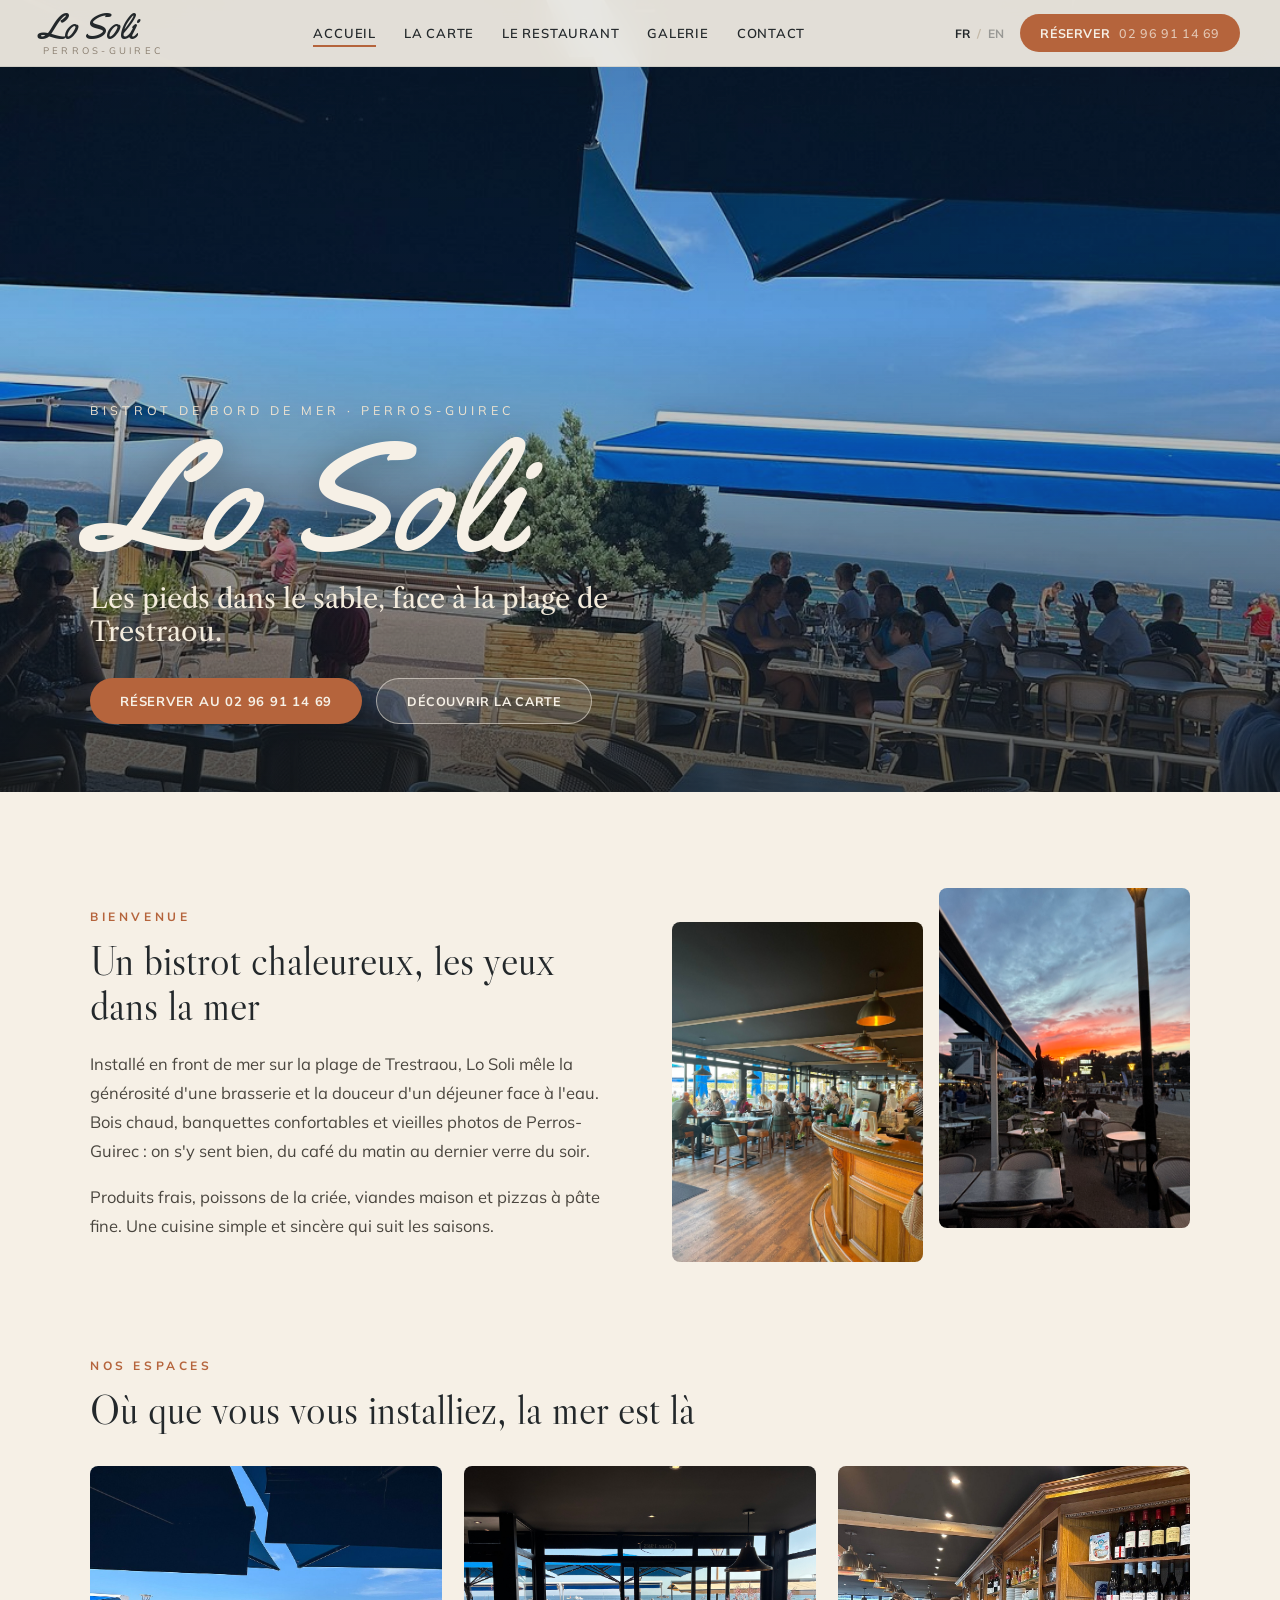
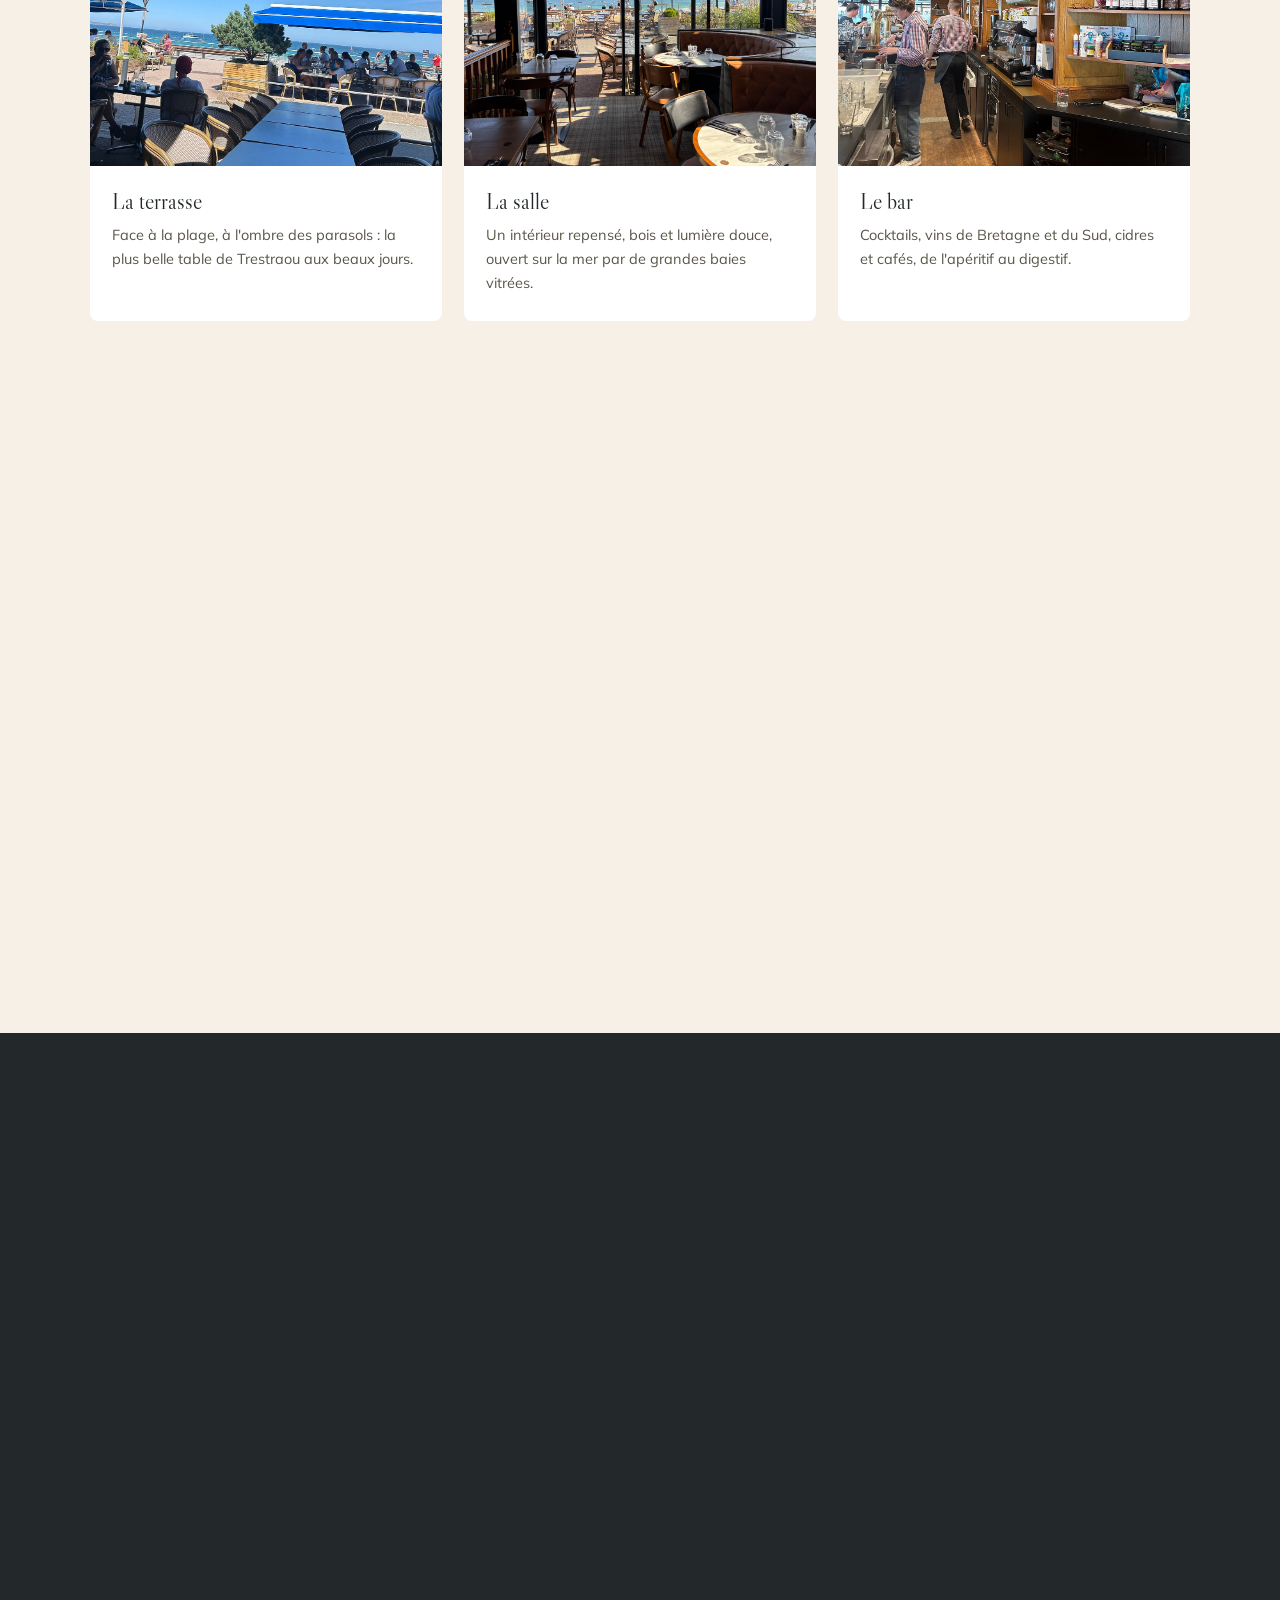
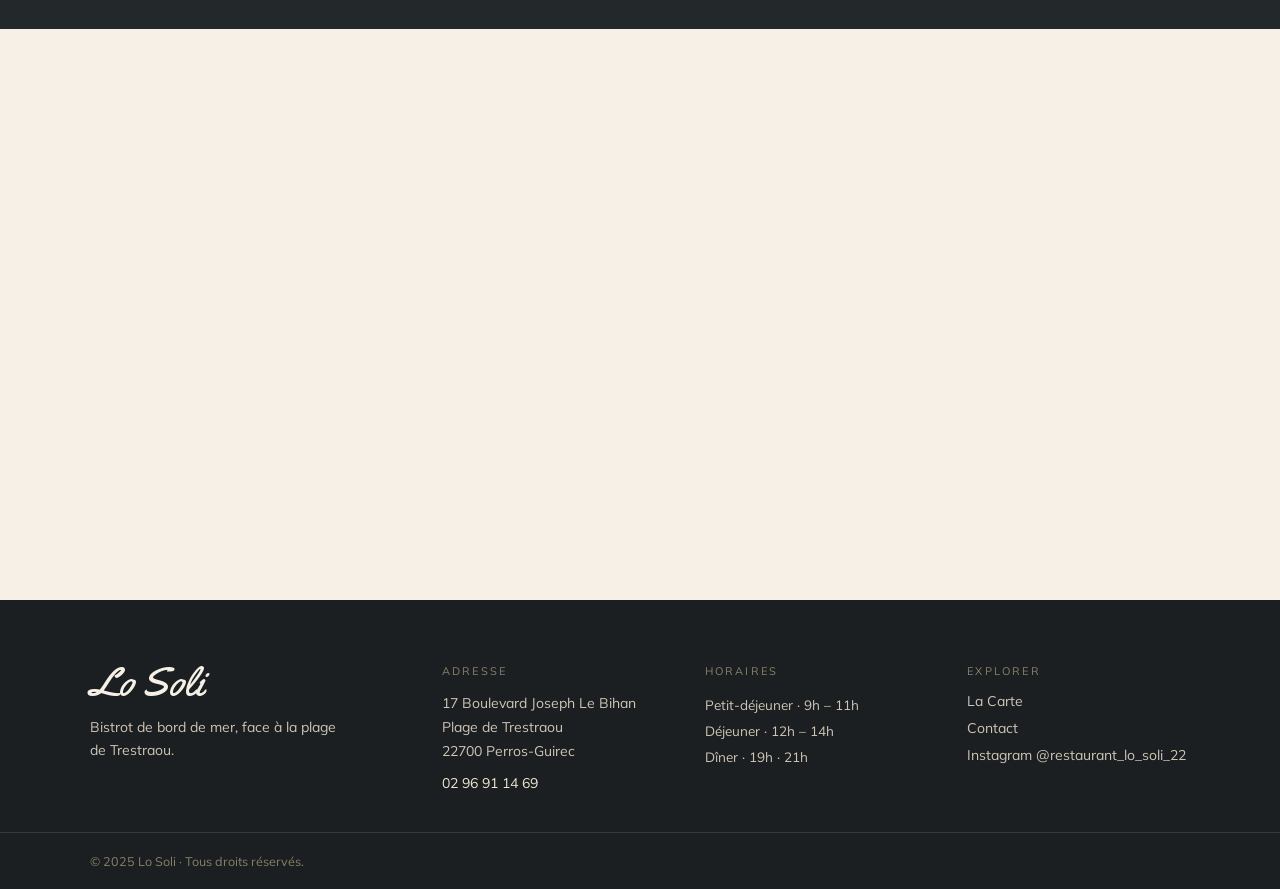
==== index.html @ 7eb18bd7 "Shift map pin slightly west (-3.4548) Co-Authored-By: Claude Sonnet 4.6 <noreply@anthropic.com>" ====
<!DOCTYPE html>
<html lang="fr">
<head>
  <meta charset="utf-8">
  <meta name="viewport" content="width=device-width, initial-scale=1">
  <title>Lo Soli · Bistrot de bord de mer · Perros-Guirec</title>
  <meta name="description" content="Lo Soli, bistrot de bord de mer face à la plage de Trestraou à Perros-Guirec. Poissons, grillades, pizzas et terrasse vue mer.">
  <meta property="og:type" content="restaurant">
  <meta property="og:site_name" content="Lo Soli">
  <meta property="og:title" content="Lo Soli · Bistrot de bord de mer · Perros-Guirec">
  <meta property="og:description" content="Lo Soli, bistrot de bord de mer face à la plage de Trestraou à Perros-Guirec. Poissons, grillades, pizzas et terrasse vue mer.">
  <meta property="og:image" content="https://lo-soli.fr/assets/terrasse.jpg">
  <meta property="og:url" content="https://lo-soli.fr/">
  <meta property="og:locale" content="fr_FR">
  <link rel="preconnect" href="https://fonts.googleapis.com">
  <link rel="preconnect" href="https://fonts.gstatic.com" crossorigin>
  <link href="https://fonts.googleapis.com/css2?family=Libre+Caslon+Display&family=Libre+Caslon+Text:ital,wght@0,400;0,700;1,400&family=Mulish:wght@300;400;500;600;700&family=Yellowtail&display=swap" rel="stylesheet">
  <link rel="icon" type="image/png" href="favicon.png">
  <link rel="apple-touch-icon" href="favicon.png">
  <link rel="stylesheet" href="styles.css">
  <script type="application/ld+json">
  {
    "@context": "https://schema.org",
    "@type": "Restaurant",
    "name": "Lo Soli",
    "description": "Bistrot de bord de mer face à la plage de Trestraou à Perros-Guirec.",
    "url": "https://lo-soli.fr",
    "telephone": "+33296911469",
    "image": "https://lo-soli.fr/assets/terrasse.jpg",
    "priceRange": "€€",
    "servesCuisine": ["Française", "Fruits de mer", "Poissons", "Pizzas"],
    "address": {
      "@type": "PostalAddress",
      "streetAddress": "17 Boulevard Joseph Le Bihan",
      "addressLocality": "Perros-Guirec",
      "postalCode": "22700",
      "addressCountry": "FR"
    },
    "geo": {
      "@type": "GeoCoordinates",
      "latitude": 48.8153,
      "longitude": -3.4548
    },
    "openingHoursSpecification": [
      { "@type": "OpeningHoursSpecification", "dayOfWeek": ["Monday","Tuesday","Wednesday","Thursday","Friday","Saturday","Sunday"], "opens": "09:00", "closes": "11:00" },
      { "@type": "OpeningHoursSpecification", "dayOfWeek": ["Monday","Tuesday","Wednesday","Thursday","Friday","Saturday","Sunday"], "opens": "12:00", "closes": "14:00" },
      { "@type": "OpeningHoursSpecification", "dayOfWeek": ["Monday","Tuesday","Wednesday","Thursday","Friday","Saturday","Sunday"], "opens": "19:00", "closes": "21:00" }
    ],
    "sameAs": ["https://www.instagram.com/restaurant_lo_soli_22/"]
  }
  </script>
</head>
<body data-page="accueil">

  <header class="site-header">
    <a href="index.html" class="site-logo" data-nav>
      <span class="logo-name">Lo Soli</span>
      <span class="logo-sub">Perros-Guirec</span>
    </a>
    <nav class="site-nav" id="site-nav">
      <a href="index.html"       class="nav-link" data-nav data-page="accueil" data-i18n="nav_accueil">Accueil</a>
      <a href="carte.html"       class="nav-link" data-nav data-page="carte"   data-i18n="nav_carte">La Carte</a>
      <a href="restaurant.html"  class="nav-link" data-nav data-page="resto"   data-i18n="nav_resto">Le Restaurant</a>
      <a href="galerie.html"     class="nav-link" data-nav data-page="galerie" data-i18n="nav_galerie">Galerie</a>
      <a href="contact.html"     class="nav-link" data-nav data-page="contact" data-i18n="nav_contact">Contact</a>
    </nav>
    <div class="header-actions">
      <div class="lang-toggle">
        <button class="lang-btn active" id="btn-fr">FR</button>
        <span class="lang-sep">/</span>
        <button class="lang-btn" id="btn-en">EN</button>
      </div>
      <a href="tel:+33296911469" class="btn-reserve">
        <span data-i18n="reserve">Réserver</span>
        <span class="phone">02 96 91 14 69</span>
      </a>
      <button class="hamburger" id="hamburger" aria-label="Menu" aria-expanded="false">
        <span></span><span></span><span></span>
      </button>
    </div>
  </header>

<div class="page-wrap">
  <main>

    <!-- HERO -->
    <section class="hero">
      <img class="hero-img" src="assets/terrasse.jpg" alt="Terrasse Lo Soli face à la mer" fetchpriority="high">
      <div class="hero-overlay"></div>
      <div class="hero-content">
        <p class="hero-kicker" data-i18n="hero_kicker">Bistrot de bord de mer · Perros-Guirec</p>
        <div class="hero-title">Lo Soli</div>
        <p class="hero-subtitle" data-i18n="hero_tag">Les pieds dans le sable, face à la plage de Trestraou.</p>
        <div class="hero-actions">
          <a href="tel:+33296911469" class="btn-primary" data-i18n="band_cta">Réserver au 02 96 91 14 69</a>
          <a href="carte.html" class="btn-outline btn-outline-light" data-nav data-i18n="cta_menu">Découvrir la carte</a>
        </div>
      </div>
    </section>

    <!-- INTRO -->
    <section class="intro-grid" style="max-width:1180px;margin:0 auto;padding:96px 40px 40px">
      <div>
        <p class="kicker" data-reveal data-i18n="intro_k">Bienvenue</p>
        <h2 class="section-title" data-reveal data-delay="1" data-i18n="intro_t">Un bistrot chaleureux, les yeux dans la mer</h2>
        <p style="font-size:16.5px;line-height:1.75;color:#4a463f;margin:22px 0 18px" data-reveal data-delay="2" data-i18n="intro_p1">Installé en front de mer sur la plage de Trestraou, Lo Soli mêle la générosité d'une brasserie et la douceur d'un déjeuner face à l'eau.</p>
        <p style="font-size:16.5px;line-height:1.75;color:#4a463f;margin:0" data-reveal data-delay="3" data-i18n="intro_p2">Produits frais, poissons de la criée, viandes maison et pizzas à pâte fine. Une cuisine simple et sincère.</p>
      </div>
      <div class="intro-imgs" data-reveal data-delay="2">
        <img src="assets/interieur.jpg" alt="Intérieur Lo Soli" style="width:100%;height:340px;object-fit:cover;border-radius:8px;margin-top:34px" loading="lazy">
        <img src="assets/coucher-soleil-terrasse.jpg" alt="Coucher de soleil sur la terrasse de Lo Soli" style="width:100%;height:340px;object-fit:cover;border-radius:8px" loading="lazy">
      </div>
    </section>

    <!-- NOS ESPACES -->
    <section style="max-width:1180px;margin:0 auto;padding:56px 40px">
      <div style="margin-bottom:34px">
        <p class="kicker" data-reveal data-i18n="tables_k">Nos espaces</p>
        <h2 class="section-title" data-reveal data-delay="1" data-i18n="tables_t">Où que vous vous installiez, la mer est là</h2>
      </div>
      <div id="tables-grid" class="tables-outer">
        <!-- built by JS -->
      </div>
    </section>

    <!-- INCONTOURNABLES -->
    <section style="max-width:1180px;margin:0 auto;padding:56px 40px 72px">
      <div style="text-align:center;margin-bottom:40px">
        <p class="kicker" data-reveal data-i18n="sig_k">À la carte</p>
        <h2 class="section-title" data-reveal data-delay="1" data-i18n="sig_t">Les incontournables</h2>
        <p style="font-size:16px;color:#5a5548;margin:10px 0 0" data-reveal data-delay="2" data-i18n="sig_p">Quelques plats qui reviennent à chaque table.</p>
      </div>
      <div id="sig-dishes" class="sig-outer">
        <!-- built by JS -->
      </div>
      <div style="text-align:center;margin-top:38px" data-reveal>
        <a href="carte.html" class="btn-outline" data-nav data-i18n="sig_cta">Voir toute la carte</a>
      </div>
    </section>

    <!-- HORAIRES -->
    <section class="hours-band">
      <div class="hours-inner" style="max-width:1180px;margin:0 auto;padding:78px 40px">
        <div>
          <p class="kicker kicker-light" data-reveal data-i18n="hours_k">Horaires & services</p>
          <h2 class="section-title" style="color:#f6f0e6;font-family:'Libre Caslon Display',serif;font-weight:400;margin:0 0 26px" data-reveal data-delay="1" data-i18n="hours_t">Trois rendez-vous chaque jour</h2>
          <div data-reveal data-delay="2">
            <div class="hours-row">
              <span class="hours-label" data-i18n="h_break_t">Petit-déjeuner</span>
              <span class="hours-value" data-i18n="h_break_v">9h – 11h</span>
            </div>
            <div class="hours-row">
              <span class="hours-label" data-i18n="h_lunch_t">Déjeuner</span>
              <span class="hours-value" data-i18n="h_lunch_v">12h – 14h</span>
            </div>
            <div class="hours-row">
              <span class="hours-label" data-i18n="h_dinner_t">Dîner</span>
              <span class="hours-value" data-i18n="h_dinner_v">19h · 21h</span>
            </div>
          </div>
          <p style="font-size:14.5px;color:#cfc6b6;margin:22px 0 26px" data-reveal data-delay="3" data-i18n="hours_note">Réservation conseillée par téléphone, surtout en saison.</p>
          <a href="tel:+33296911469" class="btn-primary" data-reveal data-delay="4" data-i18n="band_cta">Réserver au 02 96 91 14 69</a>
        </div>
        <img src="assets/salle-vue-mer.jpg" alt="Salle vue mer" style="width:100%;height:440px;object-fit:cover;border-radius:8px" loading="lazy" data-reveal data-delay="2">
      </div>
    </section>

    <!-- INSTAGRAM -->
    <section style="max-width:1180px;margin:0 auto;padding:80px 40px">
      <div style="text-align:center;margin-bottom:34px">
        <p class="kicker" data-reveal data-i18n="insta_k">@restaurant_lo_soli_22</p>
        <h2 class="section-title" data-reveal data-delay="1" data-i18n="insta_t">Suivez la vie du Soli</h2>
        <p style="font-size:16px;color:#5a5548;margin:10px auto 0;max-width:520px" data-reveal data-delay="2" data-i18n="insta_p">Les plats du jour, les couchers de soleil sur Trestraou et l'ambiance en salle.</p>
      </div>
      <div id="insta-grid" class="insta-grid" data-reveal data-delay="1"><!-- built by JS --></div>
      <div style="text-align:center;margin-top:34px" data-reveal>
        <a href="https://www.instagram.com/restaurant_lo_soli_22/" target="_blank" rel="noopener" class="btn-outline" data-i18n="insta_cta">Nous suivre sur Instagram</a>
      </div>
    </section>

  </main>

  <!-- FOOTER -->
  <footer class="site-footer">
    <div class="footer-inner">
      <div>
        <div class="footer-logo">Lo Soli</div>
        <p class="footer-tagline" data-i18n="foot_tag">Bistrot de bord de mer, face à la plage de Trestraou.</p>
      </div>
      <div>
        <p class="footer-col-title" data-i18n="address_title">Adresse</p>
        <p class="footer-addr" data-i18n="addr">17 Boulevard Joseph Le Bihan
Plage de Trestraou
22700 Perros-Guirec</p>
        <a href="tel:+33296911469" class="footer-tel">02 96 91 14 69</a>
      </div>
      <div>
        <p class="footer-col-title" data-i18n="hours_title2">Horaires</p>
        <p class="footer-hours-text" id="footer-hours"></p>
      </div>
      <div>
        <p class="footer-col-title" data-i18n="foot_follow">Explorer</p>
        <div class="footer-links">
          <a href="carte.html"   class="footer-link" data-nav data-i18n="nav_carte">La Carte</a>
          <a href="contact.html" class="footer-link" data-nav data-i18n="nav_contact">Contact</a>
          <a href="https://www.instagram.com/restaurant_lo_soli_22/" target="_blank" rel="noopener" class="footer-link">Instagram @restaurant_lo_soli_22</a>
        </div>
      </div>
    </div>
    <div class="footer-bottom">
      <p class="footer-copy">© 2025 Lo Soli · <span data-i18n="rights">Tous droits réservés.</span></p>
    </div>
  </footer>

</div>
<script src="main.js"></script>
</body>
</html>
---- styles.css ----
/* ─── Reset & Base ─────────────────────────────────── */
*, *::before, *::after { box-sizing: border-box; }
html { scroll-behavior: smooth; overflow-x: hidden; }
body {
  margin: 0;
  background: #f6f0e6;
  color: #23282b;
  font-family: 'Mulish', system-ui, sans-serif;
  -webkit-font-smoothing: antialiased;
}
a { color: #b5643c; text-decoration: none; }
a:hover { color: #8f4a29; }
::selection { background: #b5643c; color: #f6f0e6; }

/* ─── Page Transition ──────────────────────────────── */
.page-wrap {
  animation: pageIn 0.45s cubic-bezier(0.22, 1, 0.36, 1) both;
}
@keyframes pageIn {
  from { opacity: 0; transform: translateY(10px); }
  to   { opacity: 1; transform: none; }
}
.page-wrap.is-exiting {
  pointer-events: none;
  animation: pageOut 0.26s ease forwards;
}
@keyframes pageOut {
  to { opacity: 0; transform: translateY(-8px); }
}

/* ─── Scroll Reveal ────────────────────────────────── */
[data-reveal] {
  opacity: 0;
  transform: translateY(18px);
  transition:
    opacity 0.55s cubic-bezier(0.22, 1, 0.36, 1),
    transform 0.55s cubic-bezier(0.22, 1, 0.36, 1);
}
[data-reveal].is-visible { opacity: 1; transform: none; }
[data-reveal][data-delay="1"] { transition-delay: 0.10s; }
[data-reveal][data-delay="2"] { transition-delay: 0.20s; }
[data-reveal][data-delay="3"] { transition-delay: 0.30s; }
[data-reveal][data-delay="4"] { transition-delay: 0.40s; }
[data-reveal][data-delay="5"] { transition-delay: 0.50s; }

/* ─── Header ───────────────────────────────────────── */
.site-header {
  position: fixed;
  top: 0;
  left: 0;
  right: 0;
  z-index: 60;
  display: flex;
  align-items: center;
  justify-content: space-between;
  gap: 20px;
  padding: 12px 40px;
  background: rgba(246,240,230,.92);
  backdrop-filter: blur(14px);
  -webkit-backdrop-filter: blur(14px);
  border-bottom: 1px solid rgba(35,40,43,.1);
}
.site-logo {
  display: flex;
  flex-direction: column;
  line-height: .9;
  text-decoration: none;
  color: inherit;
}
.logo-name {
  font-family: 'Yellowtail', cursive;
  font-size: 34px;
  color: #23282b;
  transition: opacity .2s;
}
.site-logo:hover .logo-name { opacity: .78; }
.logo-sub {
  font-size: 9.5px;
  letter-spacing: .34em;
  text-transform: uppercase;
  color: #8a7f70;
  margin-top: 3px;
  padding-left: 3px;
}
.site-nav {
  display: flex;
  align-items: center;
  gap: 28px;
}
.nav-link {
  font-family: 'Mulish', sans-serif;
  font-size: 13px;
  font-weight: 600;
  letter-spacing: .06em;
  text-transform: uppercase;
  color: #23282b;
  text-decoration: none;
  padding: 6px 0;
  position: relative;
  display: inline-block;
  transition: opacity .2s;
}
.nav-link::after {
  content: '';
  position: absolute;
  left: 0; bottom: 0;
  height: 2px;
  width: 100%;
  background: #b5643c;
  transform: scaleX(0);
  transform-origin: left;
  transition: transform .32s cubic-bezier(0.22,1,0.36,1);
}
.nav-link:hover::after,
.nav-link.active::after { transform: scaleX(1); }
.nav-link:hover { color: #23282b; }
.header-actions {
  display: flex;
  align-items: center;
  gap: 16px;
}
.lang-toggle {
  display: flex;
  align-items: center;
  gap: 7px;
  font-size: 12px;
  font-weight: 700;
  letter-spacing: .05em;
}
.lang-btn {
  background: none;
  border: none;
  cursor: pointer;
  color: #23282b;
  font: inherit;
  padding: 0;
  transition: opacity .2s;
  opacity: .38;
}
.lang-btn.active { opacity: 1; }
.lang-sep { color: #c3b8a6; }
.btn-reserve {
  display: inline-flex;
  align-items: center;
  gap: 9px;
  background: #b5643c;
  color: #f6f0e6;
  padding: 11px 20px;
  border-radius: 999px;
  font-size: 12.5px;
  font-weight: 700;
  letter-spacing: .05em;
  text-transform: uppercase;
  text-decoration: none;
  transition: background .2s, transform .2s;
}
.btn-reserve:hover { background: #9a5232; color: #f6f0e6; transform: translateY(-1px); }
.btn-reserve .phone { opacity: .72; font-weight: 500; }

/* ─── Buttons ──────────────────────────────────────── */
.btn-primary {
  display: inline-flex;
  align-items: center;
  gap: 10px;
  background: #b5643c;
  color: #f6f0e6;
  padding: 15px 30px;
  border-radius: 999px;
  font-size: 13px;
  font-weight: 700;
  letter-spacing: .06em;
  text-transform: uppercase;
  text-decoration: none;
  border: none;
  cursor: pointer;
  font-family: 'Mulish', sans-serif;
  transition: background .2s, transform .22s cubic-bezier(0.22,1,0.36,1);
}
.btn-primary:hover { background: #9a5232; color: #f6f0e6; transform: translateY(-2px); }
.btn-outline {
  display: inline-flex;
  align-items: center;
  gap: 10px;
  background: none;
  color: #23282b;
  padding: 14px 30px;
  border-radius: 999px;
  font-size: 12.5px;
  font-weight: 700;
  letter-spacing: .06em;
  text-transform: uppercase;
  text-decoration: none;
  border: 1px solid #23282b;
  cursor: pointer;
  font-family: 'Mulish', sans-serif;
  transition: background .2s, color .2s, transform .22s cubic-bezier(0.22,1,0.36,1);
}
.btn-outline:hover { background: #23282b; color: #f6f0e6; transform: translateY(-2px); }
.btn-outline-light {
  border-color: rgba(246,240,230,.55);
  color: #f6f0e6;
  background: rgba(246,240,230,.14);
}
.btn-outline-light:hover { background: rgba(246,240,230,.26); color: #f6f0e6; }

/* ─── Hero (accueil) ───────────────────────────────── */
.hero {
  position: relative;
  height: 88vh;
  min-height: 560px;
  display: flex;
  align-items: flex-end;
  overflow: hidden;
}
.hero-img {
  position: absolute;
  inset: 0;
  width: 100%;
  height: 115%;
  object-fit: cover;
  will-change: transform;
}
.hero-overlay {
  position: absolute;
  inset: 0;
  background: linear-gradient(180deg,rgba(20,24,26,.34) 0%,rgba(20,24,26,.14) 40%,rgba(20,24,26,.74) 100%);
}
.hero-content {
  position: relative;
  max-width: 1180px;
  width: 100%;
  margin: 0 auto;
  padding: 0 40px 68px;
  color: #f6f0e6;
}
.hero-kicker {
  font-size: 12.5px;
  letter-spacing: .32em;
  text-transform: uppercase;
  color: #f0e4d0;
  margin: 0 0 14px;
  animation: heroFade .7s cubic-bezier(0.22, 1, 0.36, 1) both;
}
.hero-title {
  font-family: 'Yellowtail', cursive;
  font-size: clamp(72px,12vw,168px);
  line-height: .86;
  text-shadow: 0 6px 40px rgba(0,0,0,.4);
  animation: heroUp .7s cubic-bezier(0.22, 1, 0.36, 1) both;
}
.hero-subtitle {
  font-family: 'Libre Caslon Text', serif;
  font-size: clamp(19px,2.3vw,27px);
  max-width: 560px;
  margin: 18px 0 30px;
  color: #f4ecdd;
  animation: heroUp .7s cubic-bezier(0.22, 1, 0.36, 1) .10s both;
}
.hero-actions {
  display: flex;
  flex-wrap: wrap;
  gap: 14px;
  animation: heroUp .7s cubic-bezier(0.22, 1, 0.36, 1) .18s both;
}
@keyframes heroUp {
  from { opacity: 0; transform: translateY(18px); }
  to   { opacity: 1; transform: translateY(0); }
}
@keyframes heroFade {
  from { opacity: 0; }
  to   { opacity: 1; }
}

/* ─── Page hero (sous-pages) ───────────────────────── */
.page-hero {
  position: relative;
  height: 340px;
  display: flex;
  align-items: center;
  justify-content: center;
  overflow: hidden;
}
.page-hero.align-left { justify-content: flex-start; height: 420px; }
.page-hero-img {
  position: absolute;
  inset: 0;
  width: 100%;
  height: 100%;
  object-fit: cover;
}
.page-hero-overlay {
  position: absolute;
  inset: 0;
  background: rgba(20,24,26,.54);
}
.page-hero-overlay.grad-left {
  background: linear-gradient(90deg,rgba(20,24,26,.74) 0%,rgba(20,24,26,.22) 100%);
}
.page-hero-content {
  position: relative;
  text-align: center;
  color: #f6f0e6;
  padding: 0 24px;
}
.page-hero-content.left {
  text-align: left;
  max-width: 1180px;
  width: 100%;
  margin: 0 auto;
  padding: 0 40px;
}
.page-hero-kicker {
  font-size: 12px;
  letter-spacing: .32em;
  text-transform: uppercase;
  margin: 0 0 12px;
  color: #f0e4d0;
  animation: heroFade .7s cubic-bezier(0.22, 1, 0.36, 1) both;
}
.page-hero-title {
  font-family: 'Libre Caslon Display', serif;
  font-weight: 400;
  font-size: clamp(36px,6vw,66px);
  margin: 0;
  max-width: 640px;
  line-height: 1.05;
  animation: heroUp .7s cubic-bezier(0.22, 1, 0.36, 1) .10s both;
}

/* ─── Section helpers ──────────────────────────────── */
.container { max-width: 1180px; margin: 0 auto; padding: 0 40px; }
.section { padding: 80px 0; }
.kicker {
  font-size: 12px;
  letter-spacing: .3em;
  text-transform: uppercase;
  color: #b5643c;
  margin: 0 0 14px;
  font-weight: 700;
}
.kicker-light { color: #e2b48c; }
.section-title {
  font-family: 'Libre Caslon Display', serif;
  font-weight: 400;
  font-size: clamp(28px,3.2vw,42px);
  margin: 0;
  line-height: 1.1;
}
.page-wrap { min-height: 100vh; display: flex; flex-direction: column; }
main { flex: 1; padding-top: 64px; }
/* pages with a hero: let the hero image bleed under the translucent header */
body[data-page="accueil"] main,
body[data-page="carte"] main,
body[data-page="resto"] main { padding-top: 0; }

/* ─── Cards (espaces) ──────────────────────────────── */
.card {
  border-radius: 8px;
  overflow: hidden;
  background: #fff;
  transition: transform .35s cubic-bezier(0.22,1,0.36,1), box-shadow .35s;
}
.card:hover { transform: translateY(-6px); box-shadow: 0 20px 52px rgba(35,40,43,.13); }
.card-img-wrap { overflow: hidden; }
.card-img {
  width: 100%;
  height: 300px;
  object-fit: cover;
  display: block;
  transition: transform .55s cubic-bezier(0.22,1,0.36,1);
}
.card:hover .card-img { transform: scale(1.05); }
.card-body { padding: 22px 22px 26px; }
.card-title { font-family: 'Libre Caslon Display', serif; font-weight: 400; font-size: 22px; margin: 0 0 8px; }
.card-text { font-size: 14.5px; line-height: 1.65; color: #5a5548; margin: 0; }

/* ─── Dish cards ───────────────────────────────────── */
.dish-card {
  position: relative;
  border-radius: 8px;
  overflow: hidden;
  height: 300px;
}
.dish-img {
  width: 100%;
  height: 100%;
  object-fit: cover;
  display: block;
  transition: transform .55s cubic-bezier(0.22,1,0.36,1);
}
.dish-card:hover .dish-img { transform: scale(1.07); }
.dish-overlay {
  position: absolute;
  inset: 0;
  background: linear-gradient(180deg,transparent 42%,rgba(20,24,26,.8) 100%);
}
.dish-name {
  position: absolute;
  left: 0; right: 0; bottom: 0;
  padding: 18px;
  color: #f6f0e6;
  font-family: 'Libre Caslon Text', serif;
  font-size: 17px;
  margin: 0;
}

/* ─── Hours band ───────────────────────────────────── */
.hours-band { background: #23282b; color: #f6f0e6; }
.hours-row {
  display: flex;
  justify-content: space-between;
  gap: 20px;
  padding: 16px 0;
  border-top: 1px solid rgba(246,240,230,.16);
}
.hours-row:last-child { border-bottom: 1px solid rgba(246,240,230,.16); }
.hours-label { font-family: 'Libre Caslon Text', serif; font-size: 19px; }
.hours-value { color: #cfc6b6; font-size: 15px; align-self: center; }

/* ─── Menu (carte) ─────────────────────────────────── */
.menu-section { margin-bottom: 52px; }
.menu-section-head {
  display: flex;
  align-items: baseline;
  gap: 16px;
  margin-bottom: 22px;
}
.menu-section-title { font-family: 'Libre Caslon Display', serif; font-weight: 400; font-size: 28px; margin: 0; white-space: nowrap; }
.menu-divider { flex: 1; height: 1px; background: rgba(35,40,43,.16); }
.menu-section-note { font-size: 12px; letter-spacing: .14em; text-transform: uppercase; color: #a99b85; }
.menu-item {
  display: flex;
  align-items: baseline;
  gap: 14px;
  padding: 13px 0;
  border-bottom: 1px dashed rgba(35,40,43,.14);
  transition: background .15s;
  border-radius: 4px;
}
.menu-item:hover { background: rgba(181,100,60,.05); padding-left: 6px; }
.menu-item-info { flex: 1; }
.menu-item-name { margin: 0; font-size: 17px; font-weight: 600; }
.menu-item-star { color: #b5643c; margin-left: 8px; }
.menu-item-desc { margin: 4px 0 0; font-size: 14px; color: #6a6455; line-height: 1.5; }
.menu-item-price { font-family: 'Libre Caslon Text', serif; font-size: 18px; white-space: nowrap; }

/* ─── Values ───────────────────────────────────────── */
.values-grid { display: grid; grid-template-columns: repeat(3,1fr); gap: 34px; }
.value-item { text-align: center; }
.value-num { font-family: 'Yellowtail', cursive; font-size: 38px; color: #b5643c; margin-bottom: 10px; }
.value-title { font-family: 'Libre Caslon Display', serif; font-weight: 400; font-size: 23px; margin: 0 0 10px; }
.value-text { font-size: 15px; line-height: 1.65; color: #5a5548; margin: 0; }

/* ─── Gallery ──────────────────────────────────────── */
.gallery-grid { columns: 3; column-gap: 16px; }
.gallery-img-wrap {
  break-inside: avoid;
  margin: 0 0 16px;
  border-radius: 8px;
  overflow: hidden;
  display: block;
}
.gallery-img {
  width: 100%;
  display: block;
  transition: transform .5s cubic-bezier(0.22,1,0.36,1);
}
.gallery-img-wrap:hover .gallery-img { transform: scale(1.04); }

/* ─── Instagram strip ──────────────────────────────── */
.insta-grid { display: grid; grid-template-columns: repeat(6,1fr); gap: 12px; }
.insta-cell { display: block; aspect-ratio: 1; overflow: hidden; border-radius: 6px; }
.insta-cell img {
  width: 100%;
  height: 100%;
  object-fit: cover;
  transition: transform .45s cubic-bezier(0.22,1,0.36,1);
}
.insta-cell:hover img { transform: scale(1.09); }

/* ─── Contact ──────────────────────────────────────── */
.contact-grid { display: grid; grid-template-columns: 1fr 1fr; gap: 44px; align-items: stretch; }
.contact-reserve {
  background: #23282b;
  color: #f6f0e6;
  border-radius: 10px;
  padding: 44px;
  display: flex;
  flex-direction: column;
  justify-content: center;
}
.contact-info {
  border: 1px solid rgba(35,40,43,.14);
  border-radius: 10px;
  padding: 44px;
  background: #fff;
}
.info-row {
  display: flex;
  justify-content: space-between;
  padding: 9px 0;
  border-top: 1px solid rgba(35,40,43,.1);
  font-size: 14.5px;
}
.info-row span:last-child { color: #6a6455; }
.services-wrap { display: flex; flex-wrap: wrap; gap: 10px; }
.service-tag {
  background: #efe6d6;
  border: 1px solid rgba(35,40,43,.1);
  padding: 8px 15px;
  border-radius: 999px;
  font-size: 13.5px;
  color: #4a463f;
}
.map-frame { width: 100%; height: 360px; border: 0; border-radius: 10px; filter: saturate(.92); display: block; }

/* ─── Footer ───────────────────────────────────────── */
.site-footer { background: #1b1f21; color: #cfc6b6; }
.footer-inner {
  max-width: 1180px;
  margin: 0 auto;
  padding: 64px 40px 40px;
  display: grid;
  grid-template-columns: 1.4fr 1fr 1fr 1fr;
  gap: 40px;
}
.footer-logo { font-family: 'Yellowtail', cursive; font-size: 40px; color: #f6f0e6; line-height: .9; }
.footer-tagline { font-size: 14px; line-height: 1.6; margin: 16px 0 0; max-width: 250px; }
.footer-col-title { font-size: 11px; letter-spacing: .2em; text-transform: uppercase; color: #8a8069; margin: 0 0 14px; }
.footer-addr { font-size: 14px; line-height: 1.7; margin: 0; white-space: pre-line; }
.footer-tel { display: inline-block; margin-top: 10px; color: #f0e4d0; font-size: 14px; text-decoration: none; }
.footer-hours-text { font-size: 13.5px; line-height: 1.9; margin: 0; white-space: pre-line; }
.footer-links { display: flex; flex-direction: column; gap: 9px; align-items: flex-start; }
.footer-link {
  color: #cfc6b6;
  font-size: 14px;
  text-decoration: none;
  transition: color .2s;
  background: none;
  border: none;
  cursor: pointer;
  font-family: inherit;
  padding: 0;
}
.footer-link:hover { color: #f6f0e6; }
.footer-bottom { border-top: 1px solid rgba(246,240,230,.12); }
.footer-copy { max-width: 1180px; margin: 0 auto; padding: 20px 40px; font-size: 12.5px; color: #8a8069; }

/* ─── Grid layout classes (hors inline styles) ─────── */
.intro-grid   { display: grid; grid-template-columns: 1fr 1fr; gap: 64px; align-items: center; }
.intro-imgs   { display: grid; grid-template-columns: 1fr 1fr; gap: 16px; }
.tables-outer { display: grid; grid-template-columns: repeat(3,1fr); gap: 22px; }
.sig-outer    { display: grid; grid-template-columns: repeat(4,1fr); gap: 18px; }
.hours-inner  { display: grid; grid-template-columns: 1fr 1fr; gap: 60px; align-items: center; }
.story-grid   { display: grid; grid-template-columns: 1fr 1fr; gap: 56px; align-items: center; }
.photo-band   { display: grid; grid-template-columns: 1fr 1fr 1fr; height: 360px; overflow: hidden; }
.photo-band > div { overflow: hidden; }
.photo-band > div > img { width: 100%; height: 100%; object-fit: cover; display: block; transition: transform .6s ease; }
.photo-band > div:hover > img { transform: scale(1.05); }
.nearby-grid  { display: grid; grid-template-columns: 1fr 1fr; gap: 44px; }

/* ─── Hamburger ─────────────────────────────────────── */
.hamburger {
  display: none;
  flex-direction: column;
  justify-content: center;
  align-items: center;
  gap: 5px;
  width: 38px;
  height: 38px;
  background: none;
  border: none;
  cursor: pointer;
  padding: 6px;
  flex-shrink: 0;
}
.hamburger span {
  display: block;
  width: 22px;
  height: 2px;
  background: #23282b;
  border-radius: 2px;
  transform-origin: center;
  transition: transform .28s ease, opacity .28s ease;
}
.hamburger.is-open span:nth-child(1) { transform: translateY(7px) rotate(45deg); }
.hamburger.is-open span:nth-child(2) { opacity: 0; transform: scaleX(0); }
.hamburger.is-open span:nth-child(3) { transform: translateY(-7px) rotate(-45deg); }

/* ─── Tablette (≤ 1024px) ───────────────────────────── */
@media (max-width: 1024px) {
  .site-nav { gap: 18px; }
  .intro-grid { gap: 40px; }
  .hours-inner { gap: 40px; }
  .story-grid { gap: 36px; }
  .footer-inner { grid-template-columns: 1fr 1fr; gap: 32px; }
  .sig-outer { grid-template-columns: repeat(2,1fr); gap: 14px; }
  .tables-outer { grid-template-columns: repeat(2,1fr); }
}

/* ─── Mobile (≤ 900px) ──────────────────────────────── */
@media (max-width: 900px) {

  /* Header */
  .site-header { padding: 10px 16px; gap: 10px; }
  main { padding-top: 60px; }
  .hamburger { display: flex; }
  .site-nav {
    display: flex;
    flex-direction: column;
    align-items: flex-start;
    position: absolute;
    top: 100%;
    left: 0;
    right: 0;
    padding: 8px 20px 18px;
    gap: 0;
    background: rgba(246,240,230,.97);
    backdrop-filter: blur(16px);
    -webkit-backdrop-filter: blur(16px);
    border-bottom: 1px solid rgba(35,40,43,.1);
    box-shadow: 0 8px 32px rgba(35,40,43,.08);
    z-index: 58;
    opacity: 0;
    transform: translateY(-10px);
    pointer-events: none;
    transition: opacity .28s ease, transform .36s cubic-bezier(0.22,1,0.36,1);
  }
  .site-nav.is-open {
    opacity: 1;
    transform: translateY(0);
    pointer-events: auto;
  }
  .nav-link {
    font-size: 14px;
    padding: 12px 0;
    width: 100%;
    border-bottom: 1px solid rgba(35,40,43,.07);
    opacity: 0;
    transform: translateX(-12px);
    transition: opacity .22s ease, transform .3s cubic-bezier(0.22,1,0.36,1);
  }
  .site-nav.is-open .nav-link:nth-child(1) { opacity: 1; transform: none; transition-delay: .06s; }
  .site-nav.is-open .nav-link:nth-child(2) { opacity: 1; transform: none; transition-delay: .11s; }
  .site-nav.is-open .nav-link:nth-child(3) { opacity: 1; transform: none; transition-delay: .16s; }
  .site-nav.is-open .nav-link:nth-child(4) { opacity: 1; transform: none; transition-delay: .21s; }
  .site-nav.is-open .nav-link:nth-child(5) { opacity: 1; transform: none; transition-delay: .26s; }
  .nav-link:last-child { border-bottom: none; }
  .nav-link::after { display: none; }
  .btn-reserve .phone { display: none; }

  /* Hero */
  .hero { min-height: 480px; height: 78vh; }
  .hero-content { padding: 0 20px 36px; }
  .hero-actions { flex-direction: column; align-items: flex-start; gap: 10px; }
  .hero-actions > * { width: 100%; justify-content: center; }

  /* Page heroes */
  .page-hero { height: 280px; }
  .page-hero.align-left { height: 300px; }
  .page-hero-title { font-size: clamp(28px,7vw,46px) !important; }
  .page-hero-content { width: 100%; text-align: center; padding: 0 20px; }
  .page-hero-content.left { text-align: center; padding: 0 20px; }

  /* Grids → 1 colonne */
  .intro-grid  { grid-template-columns: 1fr; gap: 24px; padding-top: 52px !important; padding-bottom: 24px !important; padding-left: 20px !important; padding-right: 20px !important; }
  .intro-imgs  { margin-top: 0 !important; }
  .intro-imgs img { height: 200px !important; }
  .tables-outer { grid-template-columns: 1fr; }
  .sig-outer   { grid-template-columns: repeat(2,1fr); gap: 10px; }
  .hours-inner { grid-template-columns: 1fr; gap: 24px; padding: 44px 20px !important; }
  .hours-inner > img { order: -1; height: 240px !important; }
  .story-grid  { grid-template-columns: 1fr; gap: 20px; padding-left: 20px !important; padding-right: 20px !important; }
  .story-grid img { height: 240px !important; }
  .photo-band  { grid-template-columns: 1fr; height: auto; }
  .photo-band > div { height: 220px; }
  .photo-band > div:nth-child(n+2) { display: none; }
  .nearby-grid { grid-template-columns: 1fr; gap: 28px; padding-left: 20px !important; padding-right: 20px !important; }

  /* Sections — padding horizontal */
  [style*="padding:56px 40px"],
  [style*="padding:80px 40px"],
  [style*="padding:76px 40px"],
  [style*="padding:72px 40px"],
  [style*="padding:20px 40px"],
  [style*="padding:30px 40px"],
  [style*="padding:64px 40px"],
  [style*="padding:70px 40px"] {
    padding-left: 20px !important;
    padding-right: 20px !important;
  }
  [style*="padding:96px 40px"] { padding-left: 20px !important; padding-right: 20px !important; }

  /* Cards */
  .card-img { height: 220px; }
  .dish-card { height: 220px; }

  /* Gallery */
  .gallery-grid { columns: 2; }

  /* Reveal — mobile : pas de stagger, mouvement réduit */
  [data-reveal] { transform: translateY(10px); }
  [data-reveal][data-delay="1"],
  [data-reveal][data-delay="2"],
  [data-reveal][data-delay="3"],
  [data-reveal][data-delay="4"],
  [data-reveal][data-delay="5"] { transition-delay: 0s; }

  /* Insta */
  .insta-grid { grid-template-columns: repeat(3,1fr); }

  /* Contact */
  .contact-grid { grid-template-columns: 1fr; }
  .contact-reserve, .contact-info { padding: 28px; }

  /* Values */
  .values-grid { grid-template-columns: 1fr 1fr; gap: 22px; }

  /* Menu */
  .menu-section-head { flex-wrap: wrap; gap: 8px; }
  .menu-section-note { width: 100%; }
  .menu-item { padding-right: 4px; }

  /* Footer */
  .footer-inner { grid-template-columns: 1fr 1fr; gap: 26px; padding: 40px 20px 28px; }
  .footer-copy  { padding: 16px 20px; }
}

/* ─── Petit mobile (≤ 580px) ────────────────────────── */
@media (max-width: 580px) {

  /* Header */
  .site-header { gap: 8px; }
  .btn-reserve { padding: 9px 14px; font-size: 11px; letter-spacing: .04em; }
  .lang-toggle { gap: 4px; font-size: 11px; }

  /* Hero */
  .hero-kicker { font-size: 10px; letter-spacing: .2em; }

  /* Grids */
  .sig-outer { grid-template-columns: 1fr 1fr; }
  .insta-grid { grid-template-columns: repeat(2,1fr); }
  .gallery-grid { columns: 1; }
  .values-grid { grid-template-columns: 1fr; gap: 18px; }

  /* Cards */
  .card-img { height: 190px; }
  .dish-card { height: 190px; }

  /* Menu */
  .menu-item-name { font-size: 15px; }
  .menu-item-price { font-size: 16px; }
  .menu-section-title { font-size: 22px; }

  /* Contact */
  .contact-reserve, .contact-info { padding: 22px; }

  /* Map */
  .map-frame { height: 240px; }

  /* Footer */
  .footer-inner { grid-template-columns: 1fr; gap: 20px; }
}
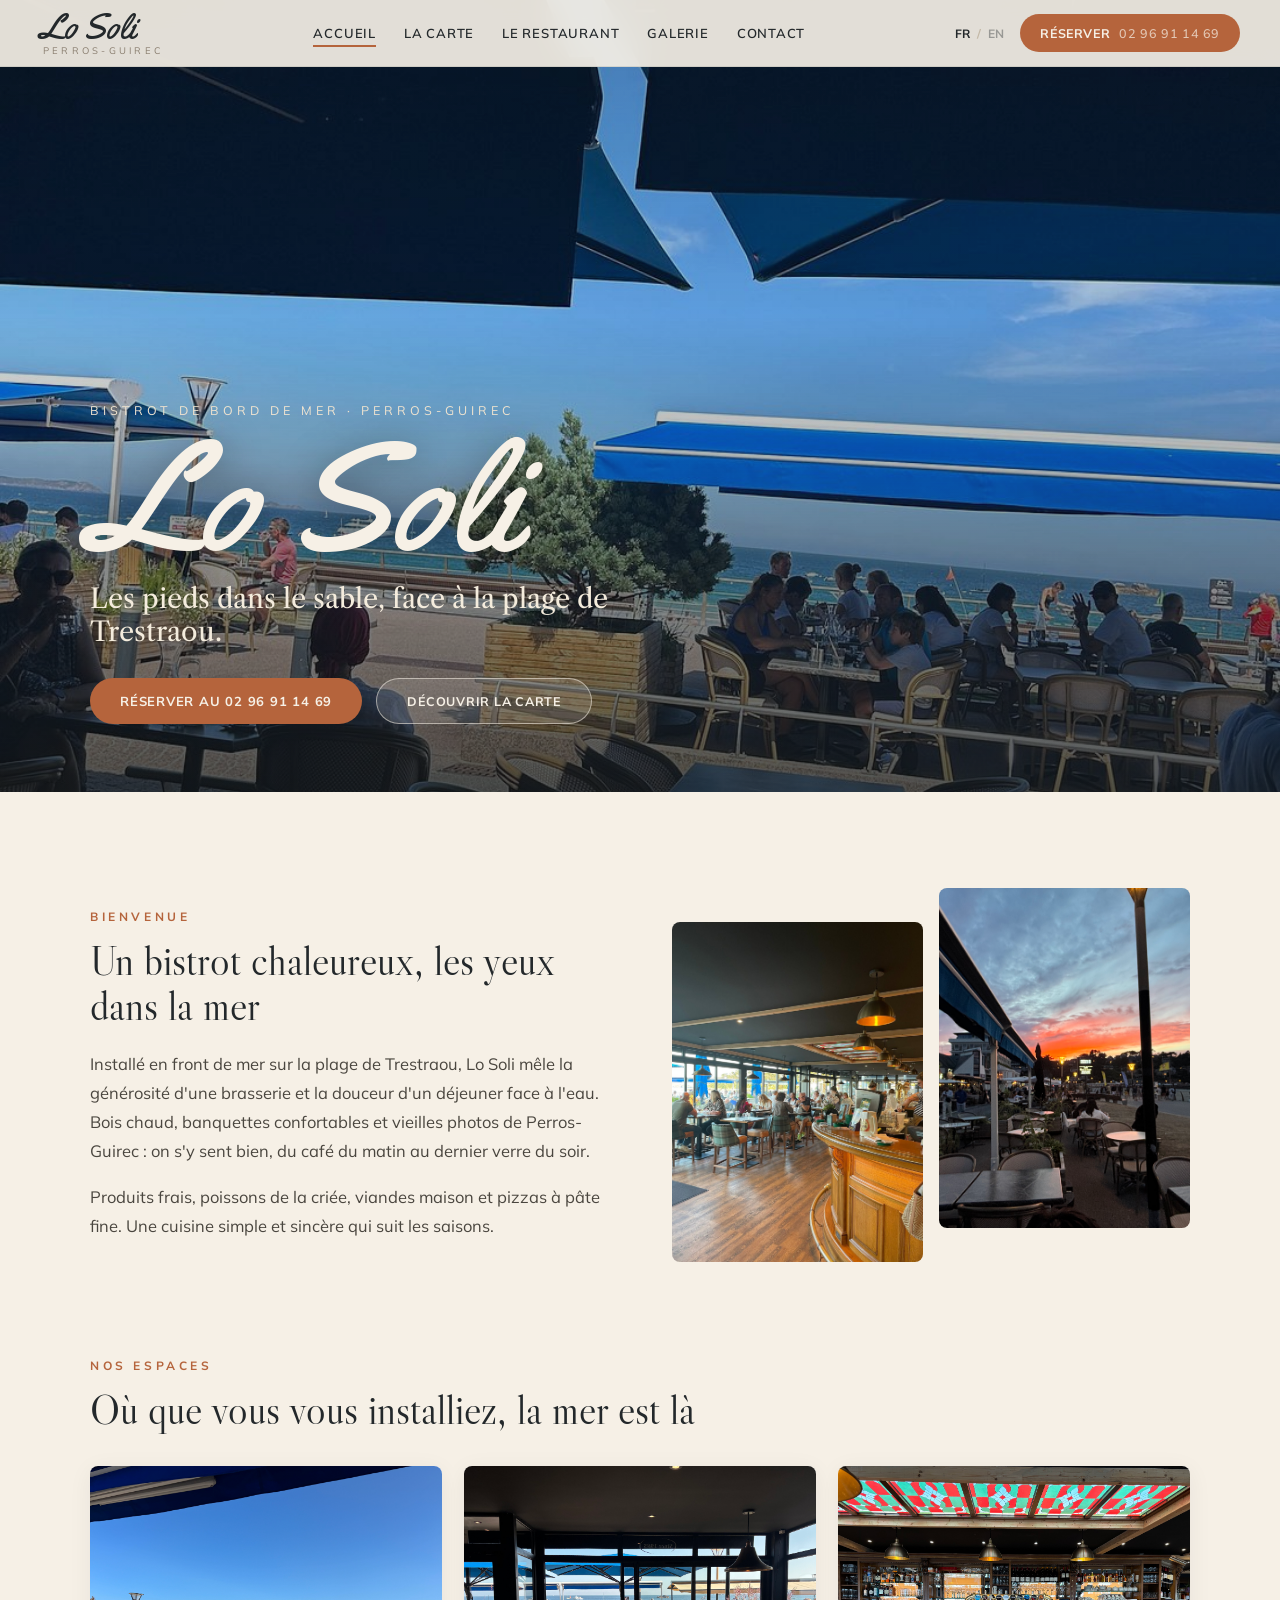
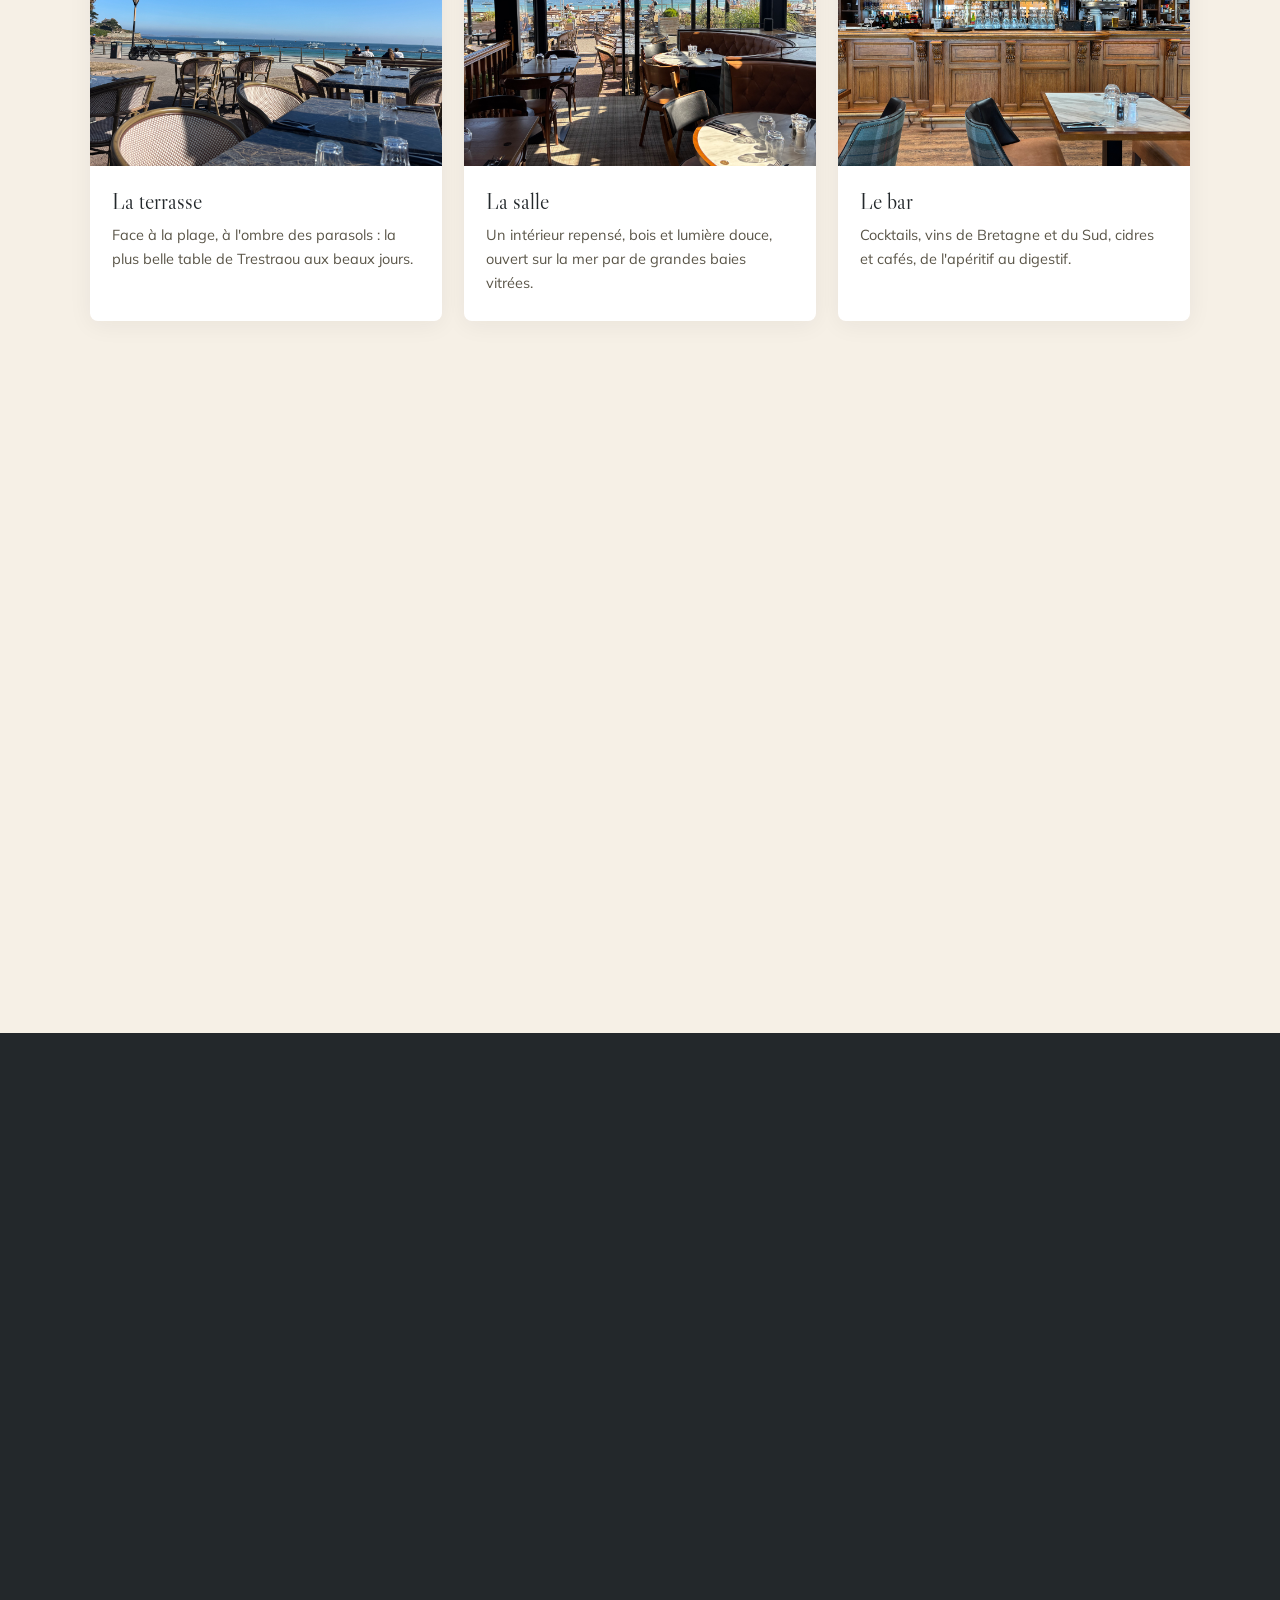
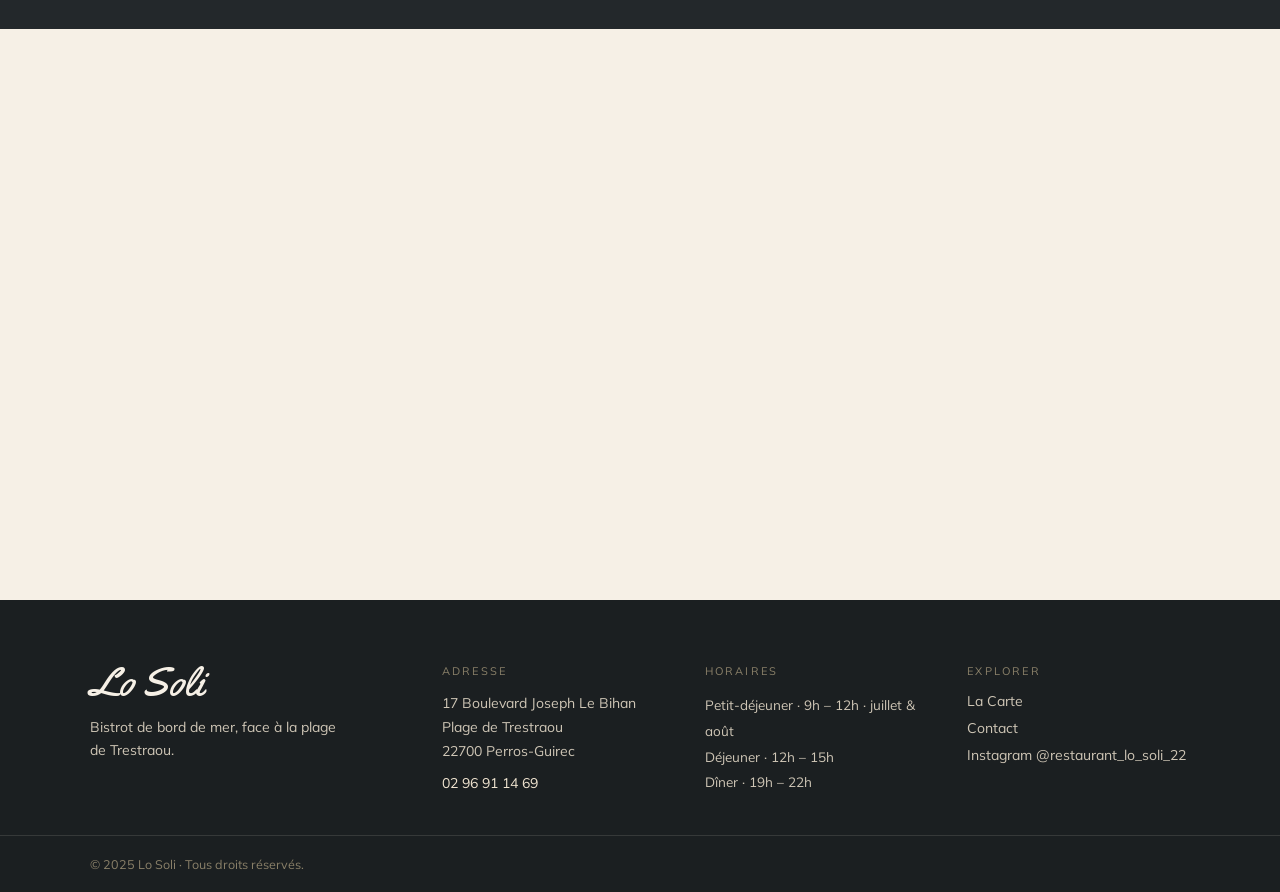
==== commit a188addd: "Update opening hours across the site. Petit-déjeuner is now 9h–12h (July–August only), déjeuner 12h–" ====
--- a/index.html
+++ b/index.html
@@ -38,8 +38,8 @@
     },
     "geo": {
       "@type": "GeoCoordinates",
-      "latitude": 48.8153,
-      "longitude": -3.4548
+      "latitude": 48.8156,
+      "longitude": -3.4573
     },
     "openingHoursSpecification": [
       { "@type": "OpeningHoursSpecification", "dayOfWeek": ["Monday","Tuesday","Wednesday","Thursday","Friday","Saturday","Sunday"], "opens": "09:00", "closes": "11:00" },
@@ -147,15 +147,15 @@
           <div data-reveal data-delay="2">
             <div class="hours-row">
               <span class="hours-label" data-i18n="h_break_t">Petit-déjeuner</span>
-              <span class="hours-value" data-i18n="h_break_v">9h – 11h</span>
+              <span class="hours-value" data-i18n="h_break_v">9h – 12h · juillet & août</span>
             </div>
             <div class="hours-row">
               <span class="hours-label" data-i18n="h_lunch_t">Déjeuner</span>
-              <span class="hours-value" data-i18n="h_lunch_v">12h – 14h</span>
+              <span class="hours-value" data-i18n="h_lunch_v">12h – 15h</span>
             </div>
             <div class="hours-row">
               <span class="hours-label" data-i18n="h_dinner_t">Dîner</span>
-              <span class="hours-value" data-i18n="h_dinner_v">19h · 21h</span>
+              <span class="hours-value" data-i18n="h_dinner_v">19h – 22h</span>
             </div>
           </div>
           <p style="font-size:14.5px;color:#cfc6b6;margin:22px 0 26px" data-reveal data-delay="3" data-i18n="hours_note">Réservation conseillée par téléphone, surtout en saison.</p>
--- a/styles.css
+++ b/styles.css
@@ -358,9 +358,14 @@
   border-radius: 8px;
   overflow: hidden;
   background: #fff;
+  box-shadow: 0 4px 24px rgba(35,40,43,.06);
+  transition: box-shadow .35s cubic-bezier(0.22,1,0.36,1);
+}
+.card:hover {
+  transform: translateY(-6px);
+  box-shadow: 0 20px 52px rgba(35,40,43,.13);
   transition: transform .35s cubic-bezier(0.22,1,0.36,1), box-shadow .35s;
 }
-.card:hover { transform: translateY(-6px); box-shadow: 0 20px 52px rgba(35,40,43,.13); }
 .card-img-wrap { overflow: hidden; }
 .card-img {
   width: 100%;
@@ -550,6 +555,36 @@
 .intro-grid   { display: grid; grid-template-columns: 1fr 1fr; gap: 64px; align-items: center; }
 .intro-imgs   { display: grid; grid-template-columns: 1fr 1fr; gap: 16px; }
 .tables-outer { display: grid; grid-template-columns: repeat(3,1fr); gap: 22px; }
+
+#tables-grid .card {
+  opacity: 0;
+  transform: translateY(32px);
+  transition:
+    opacity 0.85s cubic-bezier(0.22, 1, 0.36, 1),
+    transform 0.85s cubic-bezier(0.22, 1, 0.36, 1),
+    box-shadow 0.35s cubic-bezier(0.22, 1, 0.36, 1);
+}
+
+#tables-grid.is-revealed .card:nth-child(1) {
+  opacity: 1;
+  transform: translateY(0);
+  transition-delay: 0.08s;
+}
+#tables-grid.is-revealed .card:nth-child(2) {
+  opacity: 1;
+  transform: translateY(0);
+  transition-delay: 0.24s;
+}
+#tables-grid.is-revealed .card:nth-child(3) {
+  opacity: 1;
+  transform: translateY(0);
+  transition-delay: 0.40s;
+}
+
+#tables-grid.is-revealed .card:hover {
+  transform: translateY(-6px);
+  box-shadow: 0 20px 52px rgba(35,40,43,.13);
+}
 .sig-outer    { display: grid; grid-template-columns: repeat(4,1fr); gap: 18px; }
 .hours-inner  { display: grid; grid-template-columns: 1fr 1fr; gap: 60px; align-items: center; }
 .story-grid   { display: grid; grid-template-columns: 1fr 1fr; gap: 56px; align-items: center; }
@@ -706,6 +741,14 @@
   [data-reveal][data-delay="4"],
   [data-reveal][data-delay="5"] { transition-delay: 0s; }
 
+  #tables-grid.is-revealed .card:nth-child(1),
+  #tables-grid.is-revealed .card:nth-child(2),
+  #tables-grid.is-revealed .card:nth-child(3) { transition-delay: 0s; }
+  #tables-grid .card,
+  #tables-grid.is-revealed .card {
+    transition-duration: 0.55s, 0.55s, 0.35s;
+  }
+
   /* Insta */
   .insta-grid { grid-template-columns: repeat(3,1fr); }
 
@@ -761,3 +804,12 @@
   /* Footer */
   .footer-inner { grid-template-columns: 1fr; gap: 20px; }
 }
+
+@media (prefers-reduced-motion: reduce) {
+  #tables-grid .card,
+  #tables-grid.is-revealed .card {
+    opacity: 1;
+    transform: none;
+    transition: none;
+  }
+}
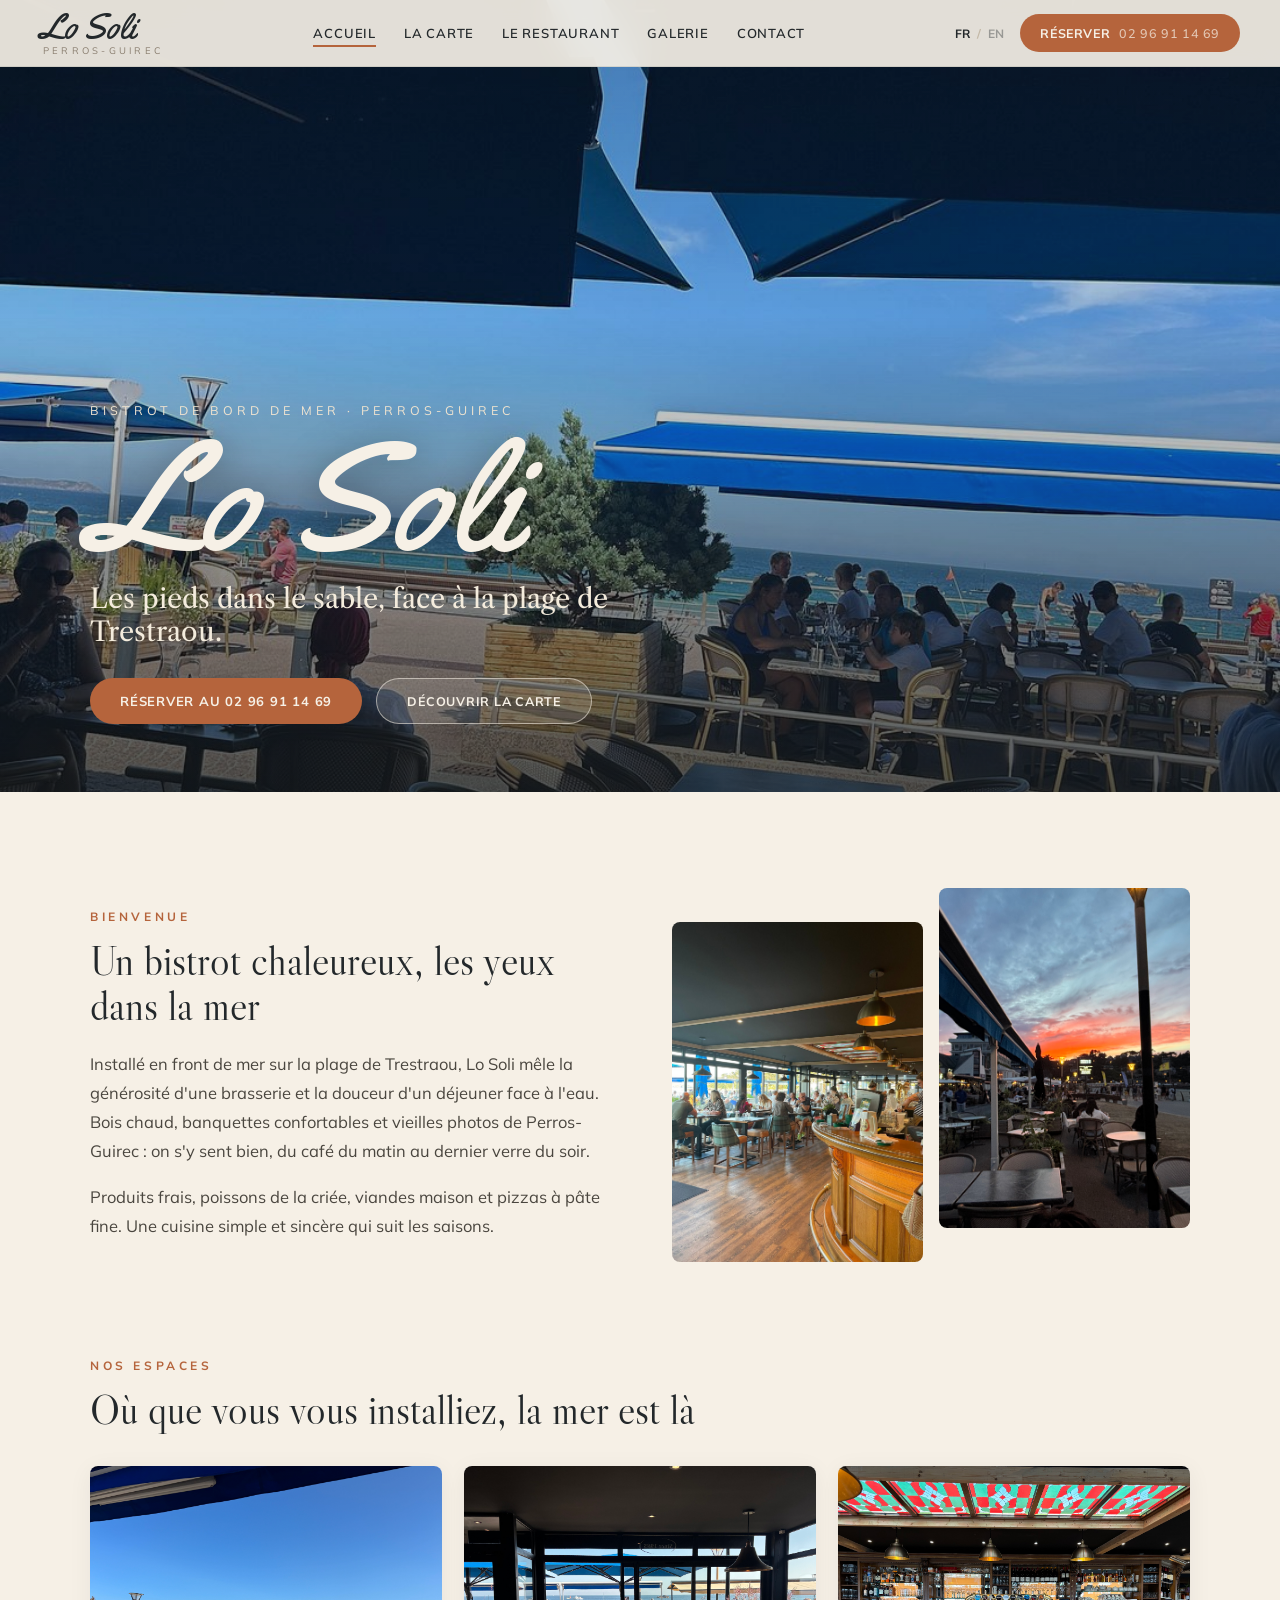
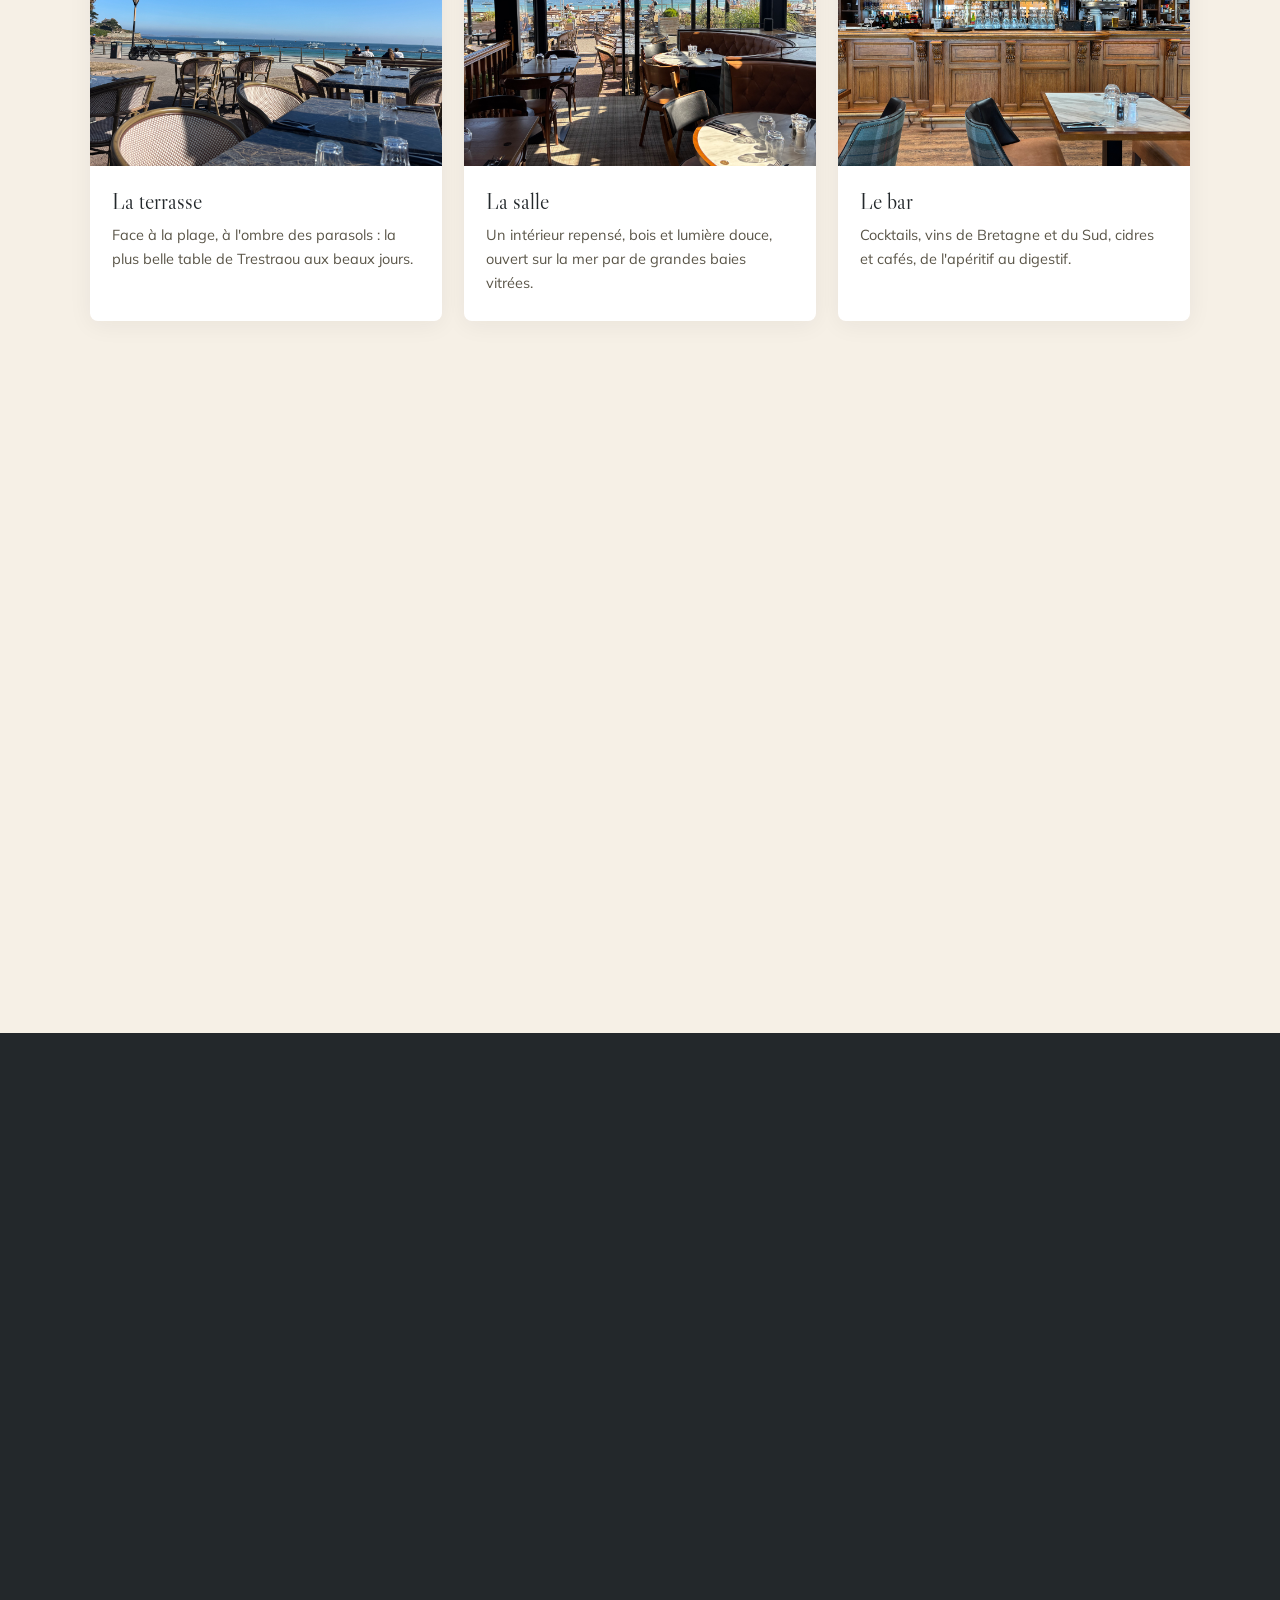
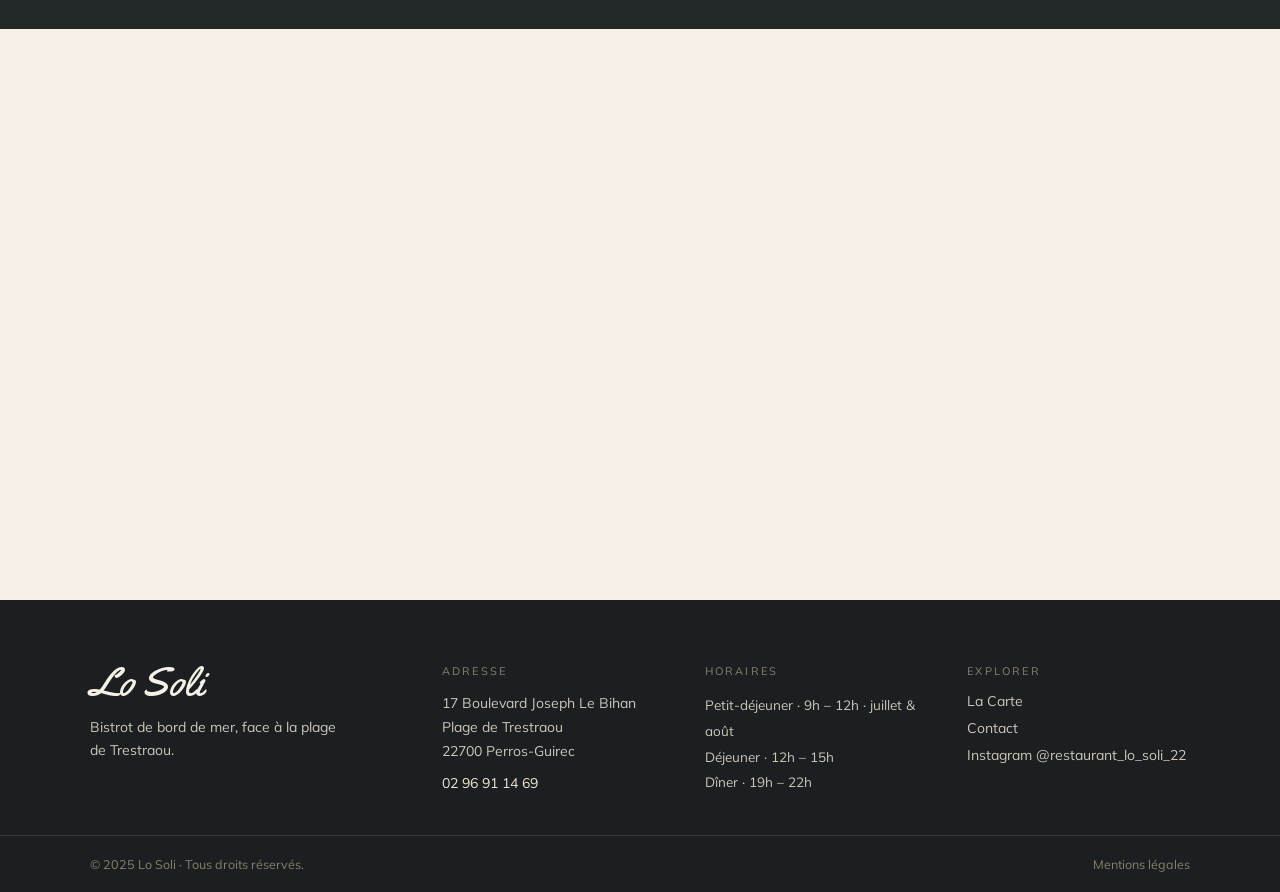
==== commit 27df8c87: "Add legal notice page and footer links across the site. Includes RGPD-compliant mentions légales for" ====
--- a/index.html
+++ b/index.html
@@ -208,7 +208,10 @@
       </div>
     </div>
     <div class="footer-bottom">
-      <p class="footer-copy">© 2025 Lo Soli · <span data-i18n="rights">Tous droits réservés.</span></p>
+      <div class="footer-bottom-inner">
+        <p class="footer-copy">© 2025 Lo Soli · <span data-i18n="rights">Tous droits réservés.</span></p>
+        <a href="mentions-legales.html" class="footer-legal-link" data-nav data-i18n="nav_legal">Mentions légales</a>
+      </div>
     </div>
   </footer>
 
--- a/styles.css
+++ b/styles.css
@@ -549,7 +549,51 @@
 }
 .footer-link:hover { color: #f6f0e6; }
 .footer-bottom { border-top: 1px solid rgba(246,240,230,.12); }
-.footer-copy { max-width: 1180px; margin: 0 auto; padding: 20px 40px; font-size: 12.5px; color: #8a8069; }
+.footer-bottom-inner {
+  max-width: 1180px;
+  margin: 0 auto;
+  padding: 20px 40px;
+  display: flex;
+  flex-wrap: wrap;
+  justify-content: space-between;
+  align-items: center;
+  gap: 12px;
+}
+.footer-copy { margin: 0; font-size: 12.5px; color: #8a8069; }
+.footer-legal-link {
+  font-size: 12.5px;
+  color: #8a8069;
+  text-decoration: none;
+  transition: color .2s;
+}
+.footer-legal-link:hover { color: #f6f0e6; }
+
+/* ─── Mentions légales ─────────────────────────────── */
+.legal-page { max-width: 760px; margin: 0 auto; padding: 76px 40px 90px; }
+.legal-header { text-align: center; margin-bottom: 48px; }
+.legal-header h1 {
+  font-family: 'Libre Caslon Display', serif;
+  font-weight: 400;
+  font-size: clamp(34px, 5vw, 52px);
+  margin: 0 0 12px;
+  color: #23282b;
+}
+.legal-updated { font-size: 14px; color: #8a8069; margin: 0; }
+.legal-content { display: flex; flex-direction: column; gap: 36px; }
+.legal-section h2 {
+  font-family: 'Libre Caslon Display', serif;
+  font-weight: 400;
+  font-size: 24px;
+  margin: 0 0 12px;
+  color: #23282b;
+}
+.legal-section p {
+  font-size: 15.5px;
+  line-height: 1.75;
+  color: #4a463f;
+  margin: 0;
+}
+.legal-block { white-space: pre-line; }
 
 /* ─── Grid layout classes (hors inline styles) ─────── */
 .intro-grid   { display: grid; grid-template-columns: 1fr 1fr; gap: 64px; align-items: center; }
@@ -766,7 +810,8 @@
 
   /* Footer */
   .footer-inner { grid-template-columns: 1fr 1fr; gap: 26px; padding: 40px 20px 28px; }
-  .footer-copy  { padding: 16px 20px; }
+  .footer-bottom-inner { padding: 16px 20px; }
+  .legal-page { padding: 56px 20px 70px; }
 }
 
 /* ─── Petit mobile (≤ 580px) ────────────────────────── */
